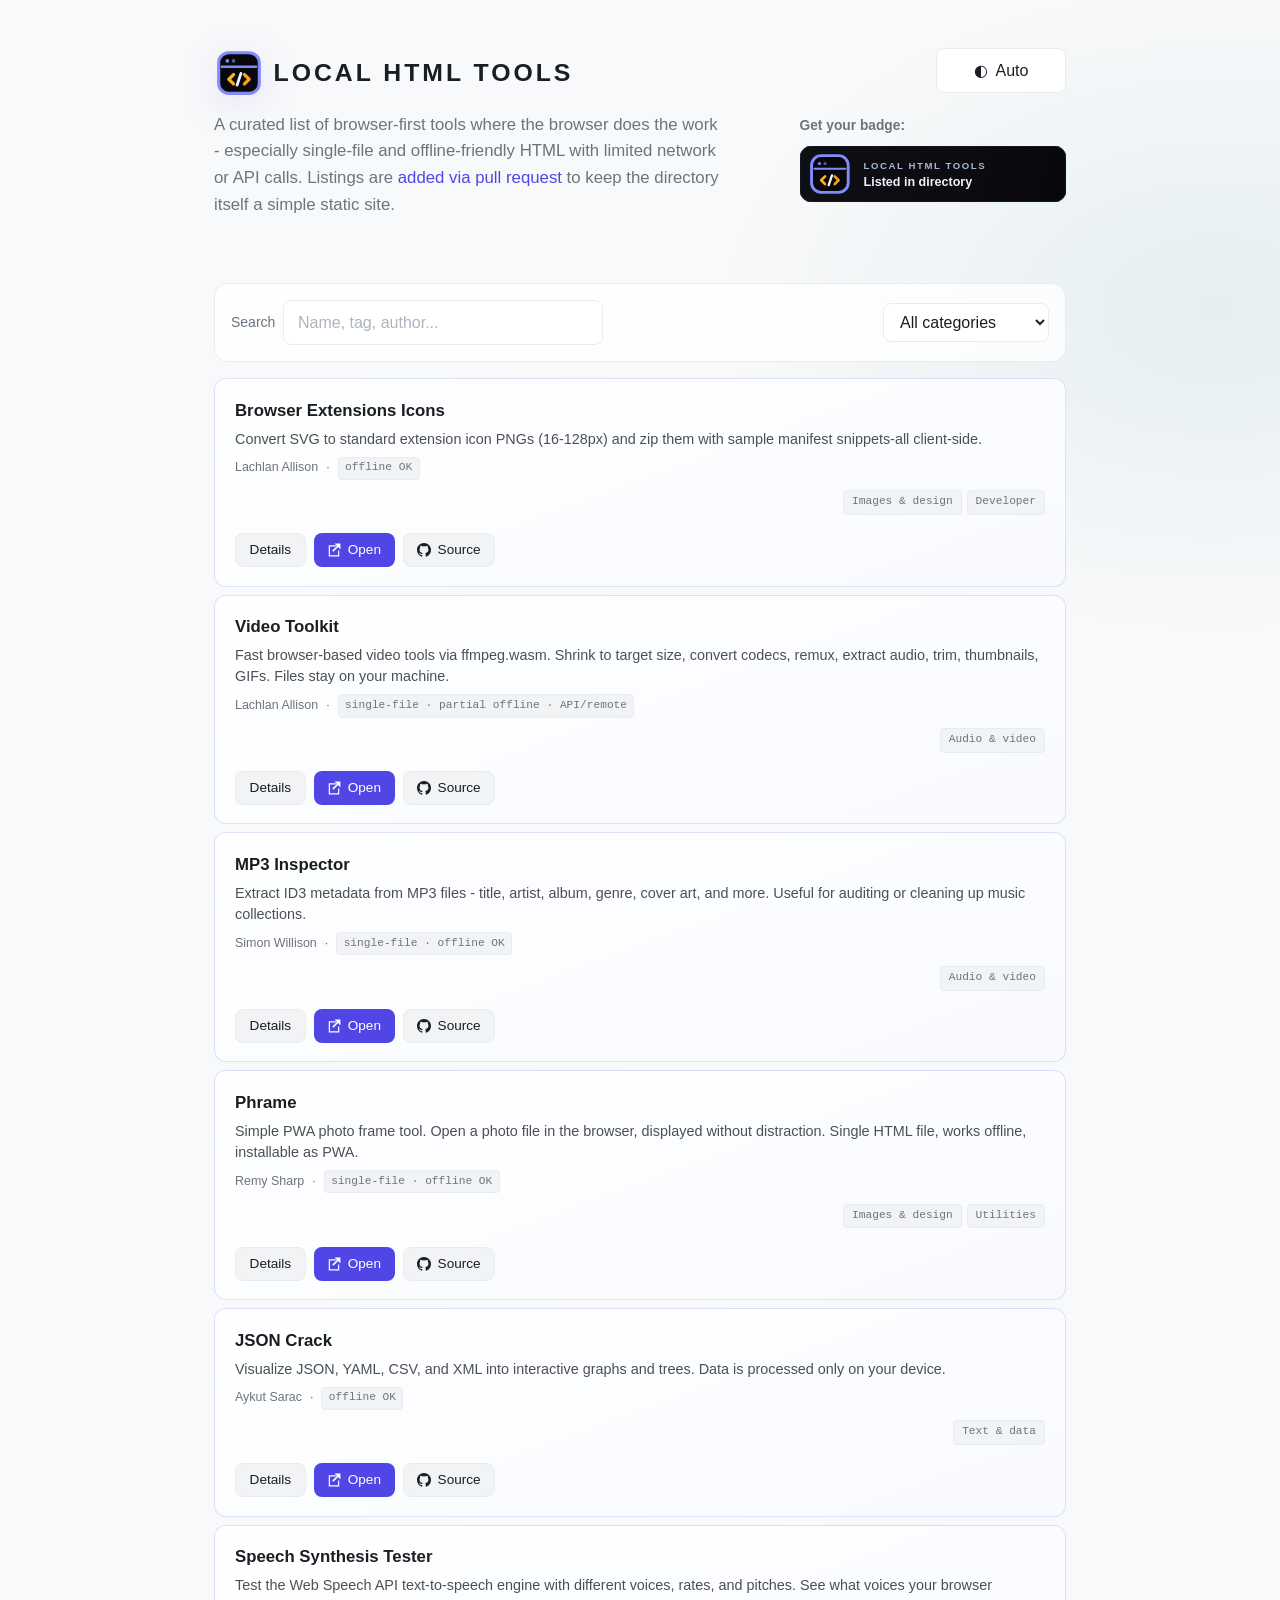
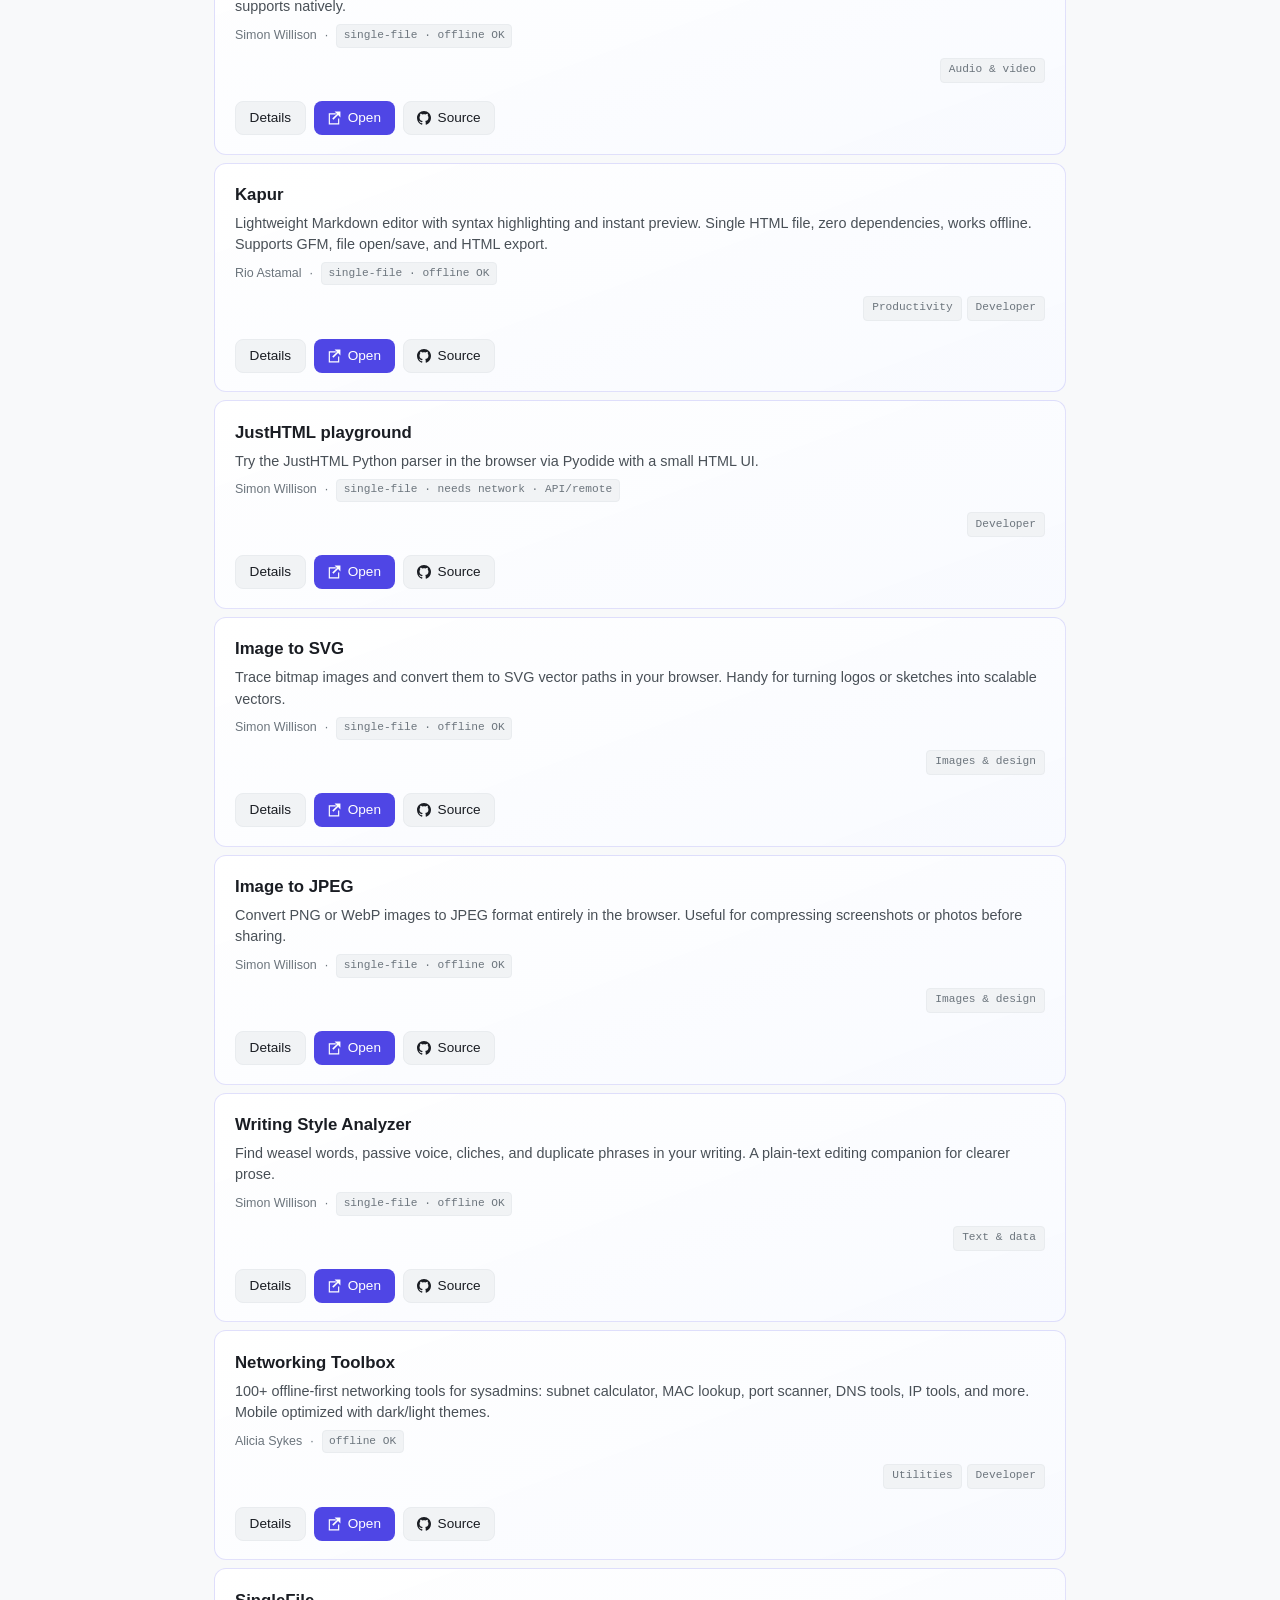
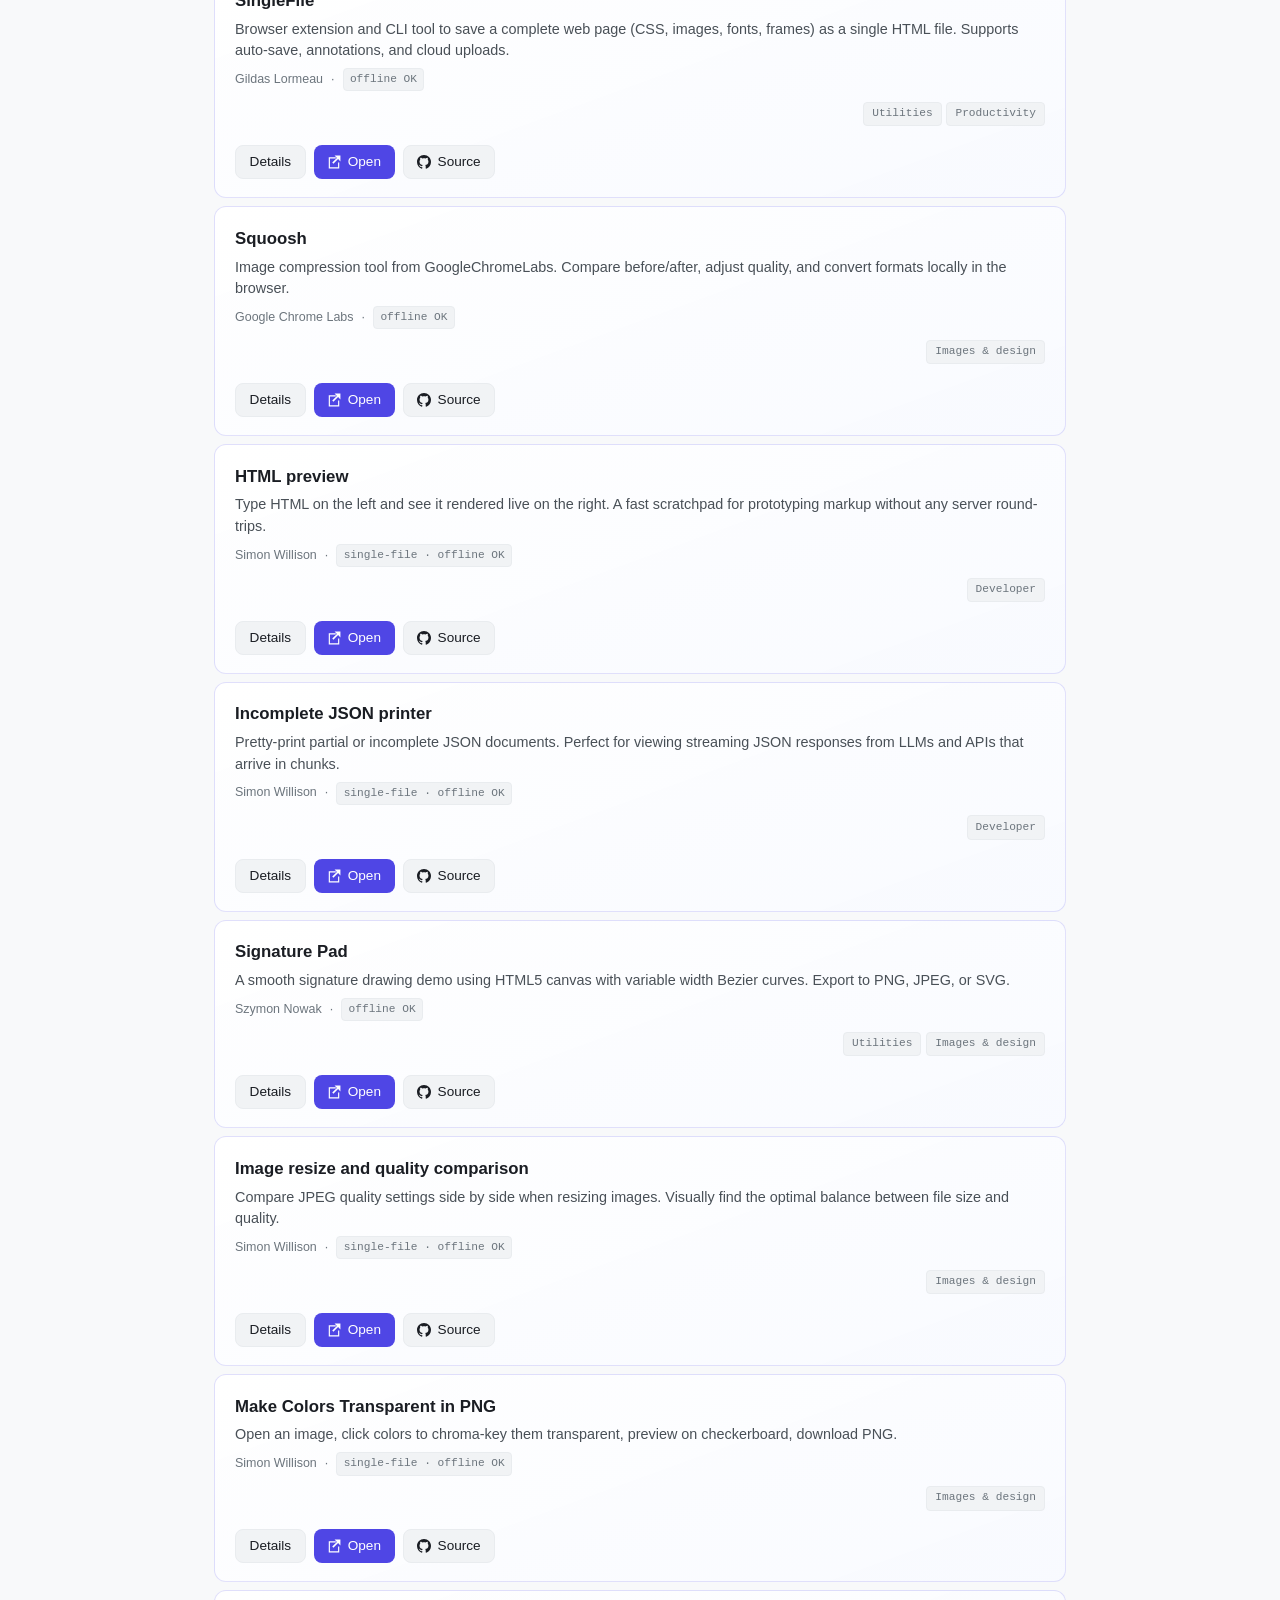
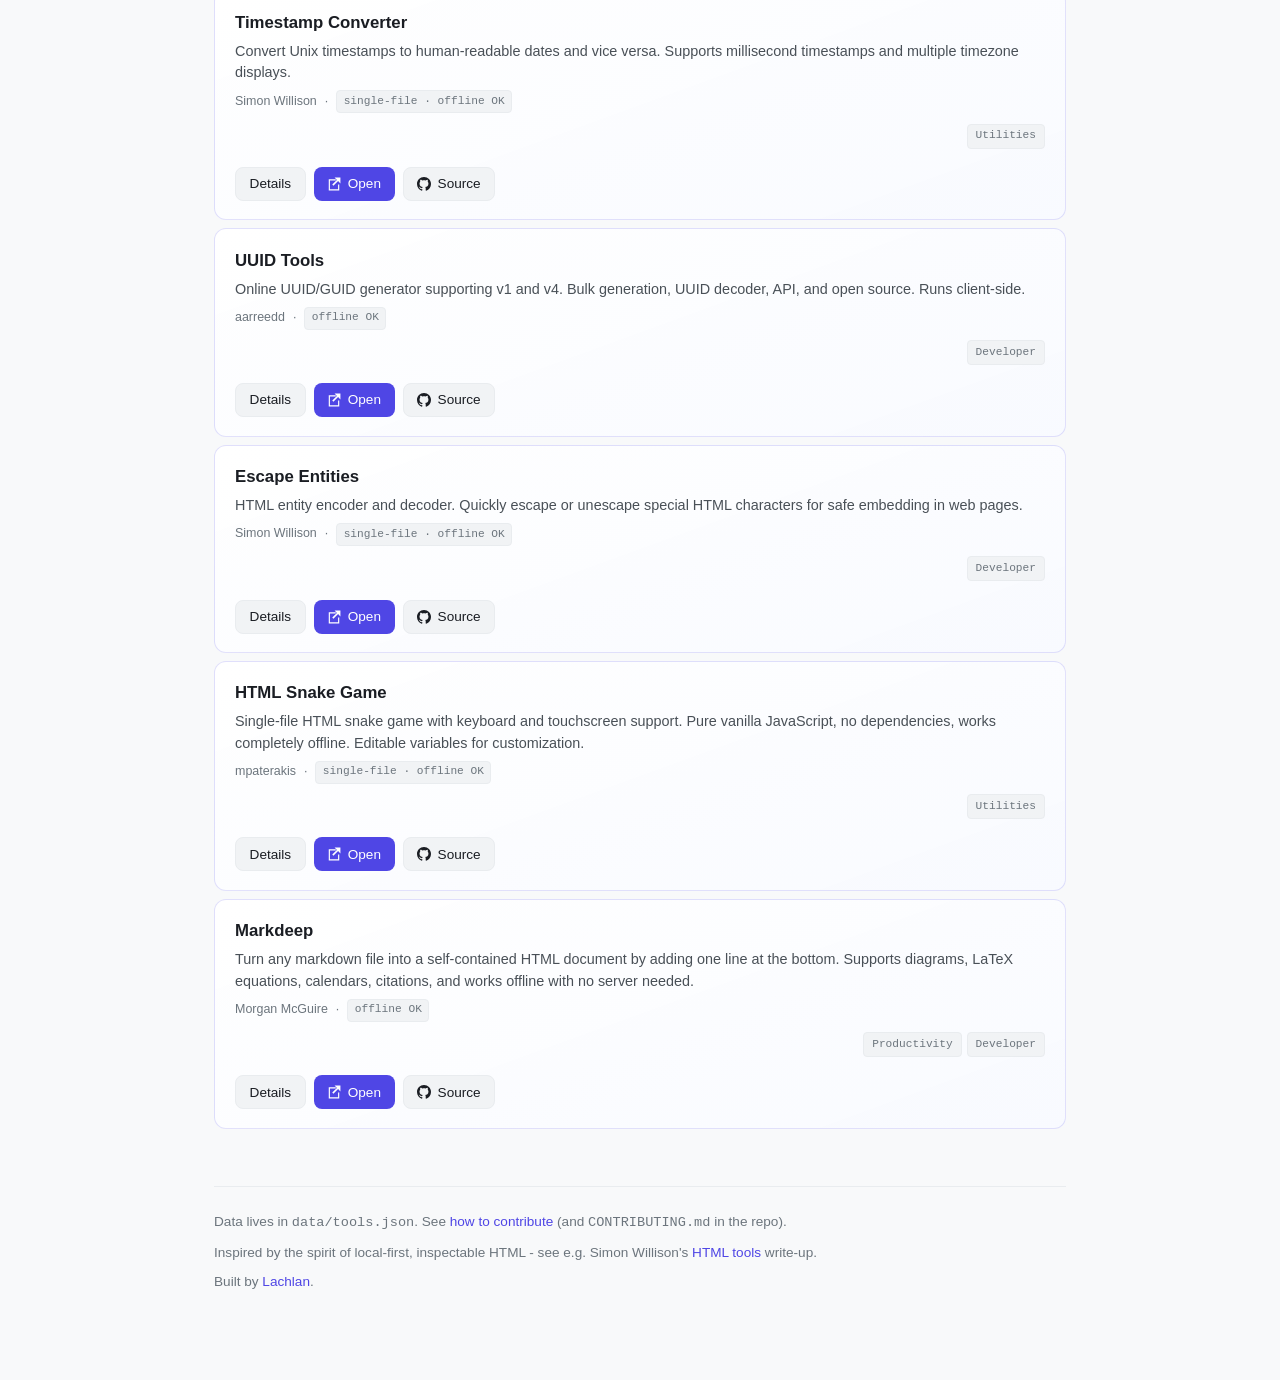
==== index.html @ d9b1b04b "initial commit" ====
<!DOCTYPE html>
<html lang="en">
  <head>
    <meta charset="utf-8" />
    <meta name="viewport" content="width=device-width, initial-scale=1" />
    <title>Local HTML Tools - Browser-First, Offline-Friendly Utilities</title>
    <meta name="description" content="A curated directory of browser-first tools where the browser does the work - especially single-file and offline-friendly HTML utilities with limited network or API dependence." />
    <meta name="keywords" content="browser tools, offline tools, single-file HTML, local-first, privacy-focused, web utilities, developer tools" />
    <meta name="author" content="Lachlan Allison" />
    <meta name="robots" content="index, follow" />
    <link rel="canonical" href="https://localhtmltools.lachlanallison.com/" />

    <!-- Open Graph / Facebook -->
    <meta property="og:type" content="website" />
    <meta property="og:url" content="https://localhtmltools.lachlanallison.com/" />
    <meta property="og:title" content="Local HTML Tools - Browser-First, Offline-Friendly Utilities" />
    <meta property="og:description" content="A curated directory of browser-first tools where the browser does the work - especially single-file and offline-friendly HTML utilities with limited network or API dependence." />
    <meta property="og:image" content="https://localhtmltools.lachlanallison.com/assets/og-cover.png" />
    <meta property="og:image:width" content="1200" />
    <meta property="og:image:height" content="630" />
    <meta property="og:site_name" content="Local HTML Tools" />
    <meta property="og:locale" content="en_US" />

    <!-- Twitter -->
    <meta name="twitter:card" content="summary_large_image" />
    <meta name="twitter:url" content="https://localhtmltools.lachlanallison.com/" />
    <meta name="twitter:title" content="Local HTML Tools - Browser-First, Offline-Friendly Utilities" />
    <meta name="twitter:description" content="A curated directory of browser-first tools where the browser does the work - especially single-file and offline-friendly HTML utilities with limited network or API dependence." />
    <meta name="twitter:image" content="https://localhtmltools.lachlanallison.com/assets/og-cover.png" />

    <!-- Favicon & Icons -->
    <link rel="icon" href="/favicon.svg" type="image/svg+xml" />
    <link rel="manifest" href="/site.webmanifest" />
    <meta name="theme-color" content="#1a222d" />

    <!-- Structured Data -->
    <script type="application/ld+json">
    {
      "@context": "https://schema.org",
      "@type": "WebSite",
      "name": "Local HTML Tools",
      "url": "https://localhtmltools.lachlanallison.com/",
      "description": "A curated directory of browser-first tools where the browser does the work - especially single-file and offline-friendly HTML utilities with limited network or API dependence.",
      "author": {
        "@type": "Person",
        "name": "Lachlan Allison",
        "url": "https://lachlanallison.com/"
      }
    }
    </script>

    <script>
      (function () {
        var mode = "auto";
        try {
          var saved = localStorage.getItem("lht-theme");
          if (["auto", "light", "dark"].indexOf(saved) !== -1) mode = saved;
        } catch (error) {}
        var theme = mode === "auto"
          ? (window.matchMedia && window.matchMedia("(prefers-color-scheme: light)").matches ? "light" : "dark")
          : mode;
        document.documentElement.setAttribute("data-theme", theme);
      })();
    </script>
    <link id="theme-css" rel="stylesheet" href="css/themes/site.css" data-base="css/themes/" />
  </head>
  <body>
    <div class="wrap">
      <header class="site">
        <div class="header-top">
          <a href="./" class="site-logo">
            <img src="/favicon.svg" alt="" />
            <span class="site-logo-wordmark">LOCAL HTML TOOLS</span>
          </a>
          <label class="theme-picker" for="theme-switcher">
            <span class="sr-only">Theme</span>
            <select id="theme-switcher" class="filter">
              <option value="auto" selected>&#9680;&nbsp;&nbsp;Auto</option>
              <option value="light">&#9788;&nbsp;&nbsp;Light</option>
              <option value="dark">&#9790;&nbsp;&nbsp;Dark</option>
            </select>
          </label>
        </div>
        <div class="intro-row">
          <p class="lede">
            A curated list of browser-first tools where the browser does the work - especially single-file and offline-friendly HTML with limited network or API calls. Listings are
            <a href="contributing.html">added via pull request</a> to keep the directory itself a simple static site.
          </p>
          <a href="badge/" class="intro-badge-link" aria-label="Get your badge">
            <span>Get your badge:</span>
            <img src="badge/badge.svg" alt="Listed on Local HTML Tools" />
          </a>
        </div>
        <nav class="sub" aria-label="Directory controls">
          <label class="search">
            <span>Search</span>
            <input type="search" id="q" name="q" placeholder="Name, tag, author..." autocomplete="off" />
          </label>
          <label for="category">
            <span class="sr-only">Category</span>
          </label>
          <select id="category" class="filter">
            <option value="">All categories</option>
            <option value="images">Images &amp; design</option>
            <option value="text-data">Text &amp; data</option>
            <option value="developer">Developer</option>
            <option value="productivity">Productivity</option>
            <option value="education">Education</option>
            <option value="audio-video">Audio &amp; video</option>
            <option value="utilities">Utilities</option>
            <option value="other">Other</option>
          </select>
        </nav>
      </header>

      <main>
        <div id="tool-grid" class="tool-grid" aria-live="polite"></div>
      </main>

      <footer class="site">
        <p>
          Data lives in <code>data/tools.json</code>. See <a href="contributing.html">how to contribute</a> (and <code>CONTRIBUTING.md</code> in the repo).
        </p>
        <p>Inspired by the spirit of local-first, inspectable HTML - see e.g. Simon Willison's <a href="https://simonwillison.net/2025/Dec/10/html-tools/">HTML tools</a> write-up.</p>
        <p>Built by <a href="https://lachlanallison.com/">Lachlan</a>.</p>
      </footer>
    </div>
    <script src="js/theme.js" defer></script>
    <script src="js/app.js" defer></script>
  </body>
</html>
---- css/themes/site.css ----
:root {
  --bg: #08080c;
  --surface: #0f0f16;
  --border: #1e1e2e;
  --text: #e2e2ea;
  --muted: #6e6e8a;
  --accent: #818cf8;
  --accent-hover: #a5b4fc;
  --tag-bg: #13131f;
  --radius: 12px;
  --font: "Aptos", "Segoe UI Variable Display", "Segoe UI", sans-serif;
  --mono: ui-monospace, "Cascadia Code", "SF Mono", Consolas, monospace;
}

*, *::before, *::after { box-sizing: border-box; }

html { scroll-behavior: smooth; }

body {
  margin: 0;
  min-height: 100vh;
  font-family: var(--font);
  background:
    radial-gradient(1200px 700px at 10% -20%, rgba(99, 102, 241, 0.18), transparent 55%),
    radial-gradient(1000px 600px at 95% 5%, rgba(34, 211, 238, 0.09), transparent 50%),
    var(--bg);
  color: var(--text);
  line-height: 1.6;
  -webkit-font-smoothing: antialiased;
}

a { color: var(--accent); text-decoration: none; }
a:hover { color: var(--accent-hover); }

.wrap {
  max-width: 900px;
  margin: 0 auto;
  padding: 3rem 1.5rem 5rem;
}

.header-top {
  display: flex;
  justify-content: space-between;
  align-items: flex-start;
  gap: 1rem;
  margin-bottom: 0.85rem;
}

header.site h1 {
  margin: 0;
  font-size: clamp(1.6rem, 4vw, 2.4rem);
  font-weight: 700;
  letter-spacing: -0.03em;
  color: var(--text);
}

header.site .lede {
  margin: 0 0 2rem;
  color: var(--muted);
  font-size: 1.05rem;
  max-width: 55ch;
}

.intro-row {
  display: flex;
  align-items: flex-start;
  justify-content: space-between;
  gap: 2rem;
  margin: 0 0 2rem;
}

.intro-row .lede {
  margin: 0;
  flex: 1;
}

.intro-badge-link {
  display: inline-flex;
  flex-direction: column;
  align-items: flex-start;
  gap: 0.55rem;
  color: var(--muted);
  font-size: 0.86rem;
  font-weight: 700;
  margin-top: 0.2rem;
}

.intro-badge-link:hover {
  color: var(--accent-hover);
}

.intro-badge-link img {
  display: block;
  height: 56px;
  width: auto;
}

.theme-picker {
  display: inline-flex;
  align-items: center;
}

.theme-picker select {
  background: var(--surface);
  border: 1px solid var(--border);
  color: var(--text);
  font-size: 0.8rem;
  font-weight: 500;
  padding: 0.48rem 2rem 0.48rem 0.9rem;
  border-radius: 8px;
  cursor: pointer;
  appearance: none;
  -webkit-appearance: none;
  background-image: url("data:image/svg+xml,%3Csvg xmlns='http://www.w3.org/2000/svg' width='12' height='12' viewBox='0 0 12 12'%3E%3Cpath fill='%236e6e8a' d='M6 8L1 3h10z'/%3E%3C/svg%3E");
  background-repeat: no-repeat;
  background-position: right 0.5rem center;
  font-family: var(--font);
  min-width: 130px;
  text-align: center;
  text-align-last: center;
}

nav.sub {
  display: flex;
  flex-wrap: wrap;
  gap: 0.75rem 1.25rem;
  align-items: center;
  padding: 1rem 1rem;
  border: 1px solid var(--border);
  border-radius: 14px;
  background: rgba(255, 255, 255, 0.01);
  backdrop-filter: blur(4px);
  margin-bottom: 0;
}

label.search {
  display: flex;
  align-items: center;
  gap: 0.5rem;
  flex: 1;
  min-width: 200px;
}

label.search span { color: var(--muted); font-size: 0.875rem; }

input[type="search"] {
  flex: 1;
  max-width: 320px;
  padding: 0.55rem 0.85rem;
  border: 1px solid var(--border);
  border-radius: 8px;
  background: var(--surface);
  color: var(--text);
  font: inherit;
  outline: none;
  transition: border-color 0.2s, box-shadow 0.2s;
}

input[type="search"]:focus {
  border-color: var(--accent);
  box-shadow: 0 0 0 3px rgba(129, 140, 248, 0.12);
}

input[type="search"]::placeholder { color: #4a4a5e; }

select.filter {
  padding: 0.55rem 0.75rem;
  border: 1px solid var(--border);
  border-radius: 8px;
  background: var(--surface);
  color: var(--text);
  font: inherit;
  cursor: pointer;
  outline: none;
  font-family: var(--font);
}

.tool-grid {
  display: flex;
  flex-direction: column;
  margin-top: 1rem;
}

.tool-card {
  display: flex;
  flex-direction: column;
  gap: 0.65rem;
  padding: 1.15rem 1.25rem;
  margin-bottom: 0.5rem;
  border: 1px solid rgba(129, 140, 248, 0.16);
  border-radius: var(--radius);
  background: linear-gradient(160deg, rgba(20, 20, 32, 0.95), rgba(15, 15, 22, 0.96));
  transition: all 0.2s ease;
}

.tool-card:hover {
  border-color: rgba(129, 140, 248, 0.3);
  box-shadow: 0 0 0 1px rgba(129, 140, 248, 0.15), 0 14px 34px rgba(0, 0, 0, 0.4);
  transform: translateY(-2px);
}

.tool-card h2 {
  margin: 0 0 0.25rem;
  font-size: 1.05rem;
  font-weight: 600;
}

.tool-card h2 a { color: var(--text); }
.tool-card h2 a:hover { color: var(--accent); }

.tool-card .summary {
  margin: 0 0 0.4rem;
  font-size: 0.9rem;
  color: #9ca3af;
  line-height: 1.5;
}

.tool-row {
  display: flex;
  align-items: flex-start;
  gap: 1.5rem;
  padding: 1.15rem 1.25rem;
  margin-bottom: 0.5rem;
  border: 1px solid var(--border);
  border-radius: var(--radius);
  background: var(--surface);
  transition: all 0.2s ease;
}

.tool-row:hover {
  border-color: rgba(129, 140, 248, 0.3);
  box-shadow: 0 0 0 1px rgba(129, 140, 248, 0.08), 0 4px 24px rgba(0, 0, 0, 0.4);
  transform: translateY(-1px);
}

.tool-main { flex: 1; min-width: 0; }

.tool-main h2 {
  margin: 0 0 0.25rem;
  font-size: 1.05rem;
  font-weight: 600;
}

.tool-main h2 a { color: var(--text); }
.tool-main h2 a:hover { color: var(--accent); }

.tool-main .summary {
  margin: 0 0 0.4rem;
  font-size: 0.9rem;
  color: #9ca3af;
  line-height: 1.5;
}

.meta-row {
  display: flex;
  flex-wrap: wrap;
  gap: 0.35rem 0.5rem;
  align-items: center;
  font-size: 0.78rem;
  color: var(--muted);
}

.meta-row .author a { color: var(--muted); }
.meta-row .author a:hover { color: var(--accent); }

.badge-runtime {
  font-family: var(--mono);
  font-size: 0.7rem;
  padding: 0.1rem 0.4rem;
  background: var(--tag-bg);
  color: #7c7c9e;
  border: 1px solid var(--border);
  border-radius: 4px;
}

.tool-side {
  display: flex;
  flex-direction: column;
  align-items: flex-end;
  gap: 0.5rem;
  min-width: 130px;
  flex-shrink: 0;
}

.cats {
  display: flex;
  flex-wrap: wrap;
  gap: 0.3rem;
  justify-content: flex-end;
}

.cats .cat {
  font-size: 0.7rem;
  padding: 0.15rem 0.5rem;
  background: var(--tag-bg);
  color: var(--muted);
  border: 1px solid var(--border);
  border-radius: 4px;
  font-family: var(--mono);
}

.links {
  display: flex;
  flex-wrap: wrap;
  gap: 0.5rem 0.75rem;
  font-size: 0.8rem;
}

.links a {
  color: var(--accent);
  font-weight: 500;
}
.links a:hover { color: var(--accent-hover); }
.links a.secondary { color: var(--muted); font-weight: 400; }
.links a.secondary:hover { color: var(--accent); }

footer.site {
  margin-top: 3rem;
  padding-top: 1.5rem;
  border-top: 1px solid var(--border);
  font-size: 0.85rem;
  color: var(--muted);
}

footer.site p { margin: 0 0 0.5rem; }

.empty-state {
  text-align: center;
  padding: 3rem 1rem;
  color: var(--muted);
}

.sr-only {
  position: absolute; width: 1px; height: 1px;
  padding: 0; margin: -1px; overflow: hidden;
  clip: rect(0, 0, 0, 0); border: 0;
}

@media (max-width: 640px) {
  .intro-row { flex-direction: column; gap: 1rem; }
  .intro-badge-link img { height: auto; max-width: 100%; }
  .tool-row { flex-direction: column; gap: 0.75rem; }
  .tool-side { align-items: flex-start; }
  .cats { justify-content: flex-start; }
  .detail-nav { align-items: flex-start; }
  .detail-badge-link { align-items: flex-start; flex-direction: column; }
  .detail-badge-link img { height: auto; max-width: 100%; }
}

/* Logo */
.site-logo {
  display: flex;
  align-items: center;
  gap: 0.6rem;
  text-decoration: none;
  color: inherit;
}

.site-logo img {
  display: block;
  width: 50px;
  height: 50px;
  object-fit: contain;
  filter: drop-shadow(0 8px 22px rgba(0, 0, 0, 0.28));
}

.site-logo-wordmark {
  display: block;
  font-size: clamp(1.15rem, 2.8vw, 1.55rem);
  font-weight: 800;
  letter-spacing: 0.12em;
  color: var(--text);
  white-space: nowrap;
}

.detail-page .tool-card.detail-card {
  margin-bottom: 2rem;
}

.detail-nav {
  display: flex;
  flex-wrap: wrap;
  align-items: center;
  justify-content: space-between;
  gap: 0.9rem 1rem;
  margin: 0 0 1rem;
}

.detail-back {
  font-size: 0.92rem;
  color: var(--muted);
}

.detail-back:hover {
  color: var(--accent);
}

.detail-badge-link {
  display: inline-flex;
  align-items: center;
  gap: 0.7rem;
  padding: 0.6rem 0.8rem;
  border: 1px solid var(--border);
  border-radius: 12px;
  background: rgba(255, 255, 255, 0.02);
}

.detail-badge-link:hover {
  border-color: rgba(129, 140, 248, 0.32);
  background: rgba(129, 140, 248, 0.05);
}

.detail-badge-link img {
  display: block;
  height: 56px;
  width: auto;
}

.detail-badge-label {
  font-size: 0.88rem;
  font-weight: 700;
  color: var(--muted);
  letter-spacing: 0.01em;
}

.detail-title {
  font-size: clamp(1.55rem, 3.4vw, 2.05rem);
  line-height: 1.25;
  margin: 0 0 0.4rem;
}

.detail-categories {
  margin: 0 0 0.7rem;
}

.detail-categories span {
  background: linear-gradient(135deg, rgba(129, 140, 248, 0.2), rgba(34, 211, 238, 0.14));
  border: 1px solid rgba(129, 140, 248, 0.24);
  color: #dbe7ff;
  font-size: 0.76rem;
  font-weight: 800;
  letter-spacing: 0.08em;
  text-transform: uppercase;
  padding: 0.38rem 0.62rem;
}

.detail-card .tags {
  gap: 0.55rem;
}

.detail-card .tags span {
  border-radius: 999px;
  padding: 0.45rem 0.72rem;
  background: rgba(19, 19, 31, 0.92);
  border: 1px solid rgba(129, 140, 248, 0.18);
  color: #c9d2e7;
  font-size: 0.82rem;
  font-weight: 600;
  box-shadow: inset 0 1px 0 rgba(255, 255, 255, 0.03);
}

.detail-subtitle {
  margin: 1.1rem 0 0.45rem;
  font-size: 0.98rem;
}

.detail-refs {
  margin: 0;
  padding-left: 1.2rem;
}

.site-logo svg {
  width: 22px;
  height: 22px;
  flex-shrink: 0;
}

.site-logo h1 {
  margin: 0;
  font-size: clamp(1.6rem, 4vw, 2.4rem);
  font-weight: 700;
  letter-spacing: -0.03em;
  color: var(--text);
}

/* Tool action buttons */
.tool-actions {
  display: flex;
  flex-wrap: wrap;
  gap: 0.5rem;
  margin-top: 0.5rem;
}

.btn {
  display: inline-flex;
  align-items: center;
  gap: 0.4rem;
  padding: 0.45rem 0.85rem;
  border-radius: 8px;
  font-size: 0.85rem;
  font-weight: 500;
  text-decoration: none;
  line-height: 1.3;
  transition: background 0.15s ease, box-shadow 0.15s ease;
}

.btn svg {
  width: 16px;
  height: 16px;
  flex-shrink: 0;
}

.btn-primary {
  background: var(--accent);
  color: #08080c;
}

.btn-primary:hover {
  background: var(--accent-hover);
  color: #08080c;
}

.btn-secondary {
  background: var(--tag-bg);
  color: var(--text);
  border: 1px solid var(--border);
}

.btn-secondary:hover {
  background: var(--border);
  color: var(--text);
}

.btn-small svg {
  width: 14px;
  height: 14px;
}

.scroll-sentinel {
  height: 1px;
}

/* Light theme overrides. Generated from css/themes/light.css. */
html[data-theme="light"] {
  --bg: #f8f9fa;
  --surface: #ffffff;
  --surface-hover: #f1f3f5;
  --border: #e9ecef;
  --text: #1a1d23;
  --muted: #6c757d;
  --accent: #4f46e5;
  --accent-hover: #4338ca;
  --tag-bg: #f1f3f5;
  --radius: 12px;
  --font: "Aptos", "Segoe UI Variable Display", "Segoe UI", sans-serif;
  --mono: ui-monospace, "Cascadia Code", "SF Mono", Consolas, monospace;
}

html[data-theme="light"] *, html[data-theme="light"] *::before, html[data-theme="light"] *::after { box-sizing: border-box; }

html[data-theme="light"] { scroll-behavior: smooth; }

html[data-theme="light"] body {
  margin: 0;
  min-height: 100vh;
  font-family: var(--font);
  background:
    radial-gradient(1200px 700px at 10% -20%, rgba(79, 70, 229, 0.12), transparent 56%),
    radial-gradient(1000px 650px at 95% 5%, rgba(14, 116, 144, 0.08), transparent 50%),
    var(--bg);
  color: var(--text);
  line-height: 1.6;
  -webkit-font-smoothing: antialiased;
}

html[data-theme="light"] a { color: var(--accent); text-decoration: none; }

html[data-theme="light"] a:hover { color: var(--accent-hover); }

html[data-theme="light"] .wrap {
  max-width: 900px;
  margin: 0 auto;
  padding: 3rem 1.5rem 5rem;
}

html[data-theme="light"] .header-top {
  display: flex;
  justify-content: space-between;
  align-items: flex-start;
  gap: 1rem;
  margin-bottom: 0.85rem;
}

html[data-theme="light"] header.site h1 {
  margin: 0;
  font-size: clamp(1.6rem, 4vw, 2.4rem);
  font-weight: 700;
  letter-spacing: -0.03em;
  color: var(--text);
}

html[data-theme="light"] header.site .lede {
  margin: 0 0 2rem;
  color: var(--muted);
  font-size: 1.05rem;
  max-width: 55ch;
}

html[data-theme="light"] .intro-row {
  display: flex;
  align-items: flex-start;
  justify-content: space-between;
  gap: 2rem;
  margin: 0 0 2rem;
}

html[data-theme="light"] .intro-row .lede {
  margin: 0;
  flex: 1;
}

html[data-theme="light"] .intro-badge-link {
  display: inline-flex;
  flex-direction: column;
  align-items: flex-start;
  gap: 0.55rem;
  color: var(--muted);
  font-size: 0.86rem;
  font-weight: 700;
  margin-top: 0.2rem;
}

html[data-theme="light"] .intro-badge-link:hover {
  color: var(--accent-hover);
}

html[data-theme="light"] .intro-badge-link img {
  display: block;
  height: 56px;
  width: auto;
}

html[data-theme="light"] .theme-picker {
  display: inline-flex;
  align-items: center;
}

html[data-theme="light"] .theme-picker select {
  background: var(--surface);
  border: 1px solid var(--border);
  color: var(--text);
  font-size: 0.8rem;
  font-weight: 500;
  padding: 0.48rem 2rem 0.48rem 0.9rem;
  border-radius: 8px;
  cursor: pointer;
  appearance: none;
  -webkit-appearance: none;
  background-image: url("data:image/svg+xml,%3Csvg xmlns='http://www.w3.org/2000/svg' width='12' height='12' viewBox='0 0 12 12'%3E%3Cpath fill='%236c757d' d='M6 8L1 3h10z'/%3E%3C/svg%3E");
  background-repeat: no-repeat;
  background-position: right 0.5rem center;
  font-family: var(--font);
  min-width: 130px;
  text-align: center;
  text-align-last: center;
}

html[data-theme="light"] nav.sub {
  display: flex;
  flex-wrap: wrap;
  gap: 0.75rem 1.25rem;
  align-items: center;
  padding: 1rem 1rem;
  border: 1px solid var(--border);
  border-radius: 14px;
  background: rgba(255, 255, 255, 0.78);
  backdrop-filter: blur(4px);
  margin-bottom: 0;
}

html[data-theme="light"] label.search {
  display: flex;
  align-items: center;
  gap: 0.5rem;
  flex: 1;
  min-width: 200px;
}

html[data-theme="light"] label.search span { color: var(--muted); font-size: 0.875rem; }

html[data-theme="light"] input[type="search"] {
  flex: 1;
  max-width: 320px;
  padding: 0.55rem 0.85rem;
  border: 1px solid var(--border);
  border-radius: 8px;
  background: var(--surface);
  color: var(--text);
  font: inherit;
  outline: none;
  transition: border-color 0.2s, box-shadow 0.2s;
}

html[data-theme="light"] input[type="search"]:focus {
  border-color: var(--accent);
  box-shadow: 0 0 0 3px rgba(79, 70, 229, 0.1);
}

html[data-theme="light"] input[type="search"]::placeholder { color: #adb5bd; }

html[data-theme="light"] select.filter {
  padding: 0.55rem 0.75rem;
  border: 1px solid var(--border);
  border-radius: 8px;
  background: var(--surface);
  color: var(--text);
  font: inherit;
  cursor: pointer;
  outline: none;
  font-family: var(--font);
}

html[data-theme="light"] .tool-grid {
  display: flex;
  flex-direction: column;
  margin-top: 1rem;
}

html[data-theme="light"] .tool-card {
  display: flex;
  flex-direction: column;
  gap: 0.65rem;
  padding: 1.15rem 1.25rem;
  margin-bottom: 0.5rem;
  border: 1px solid rgba(79, 70, 229, 0.16);
  border-radius: var(--radius);
  background: linear-gradient(160deg, rgba(255, 255, 255, 0.95), rgba(248, 250, 255, 0.96));
  transition: all 0.2s ease;
}

html[data-theme="light"] .tool-card:hover {
  border-color: rgba(79, 70, 229, 0.25);
  box-shadow: 0 0 0 1px rgba(79, 70, 229, 0.12), 0 12px 28px rgba(42, 54, 112, 0.09);
  transform: translateY(-2px);
}

html[data-theme="light"] .tool-card h2 {
  margin: 0 0 0.25rem;
  font-size: 1.05rem;
  font-weight: 600;
}

html[data-theme="light"] .tool-card h2 a { color: var(--text); }

html[data-theme="light"] .tool-card h2 a:hover { color: var(--accent); }

html[data-theme="light"] .tool-card .summary {
  margin: 0 0 0.4rem;
  font-size: 0.9rem;
  color: #495057;
  line-height: 1.5;
}

html[data-theme="light"] .tool-row {
  display: flex;
  align-items: flex-start;
  gap: 1.5rem;
  padding: 1.15rem 1.25rem;
  margin-bottom: 0.5rem;
  border: 1px solid var(--border);
  border-radius: var(--radius);
  background: var(--surface);
  transition: all 0.2s ease;
}

html[data-theme="light"] .tool-row:hover {
  border-color: rgba(79, 70, 229, 0.25);
  box-shadow: 0 0 0 1px rgba(79, 70, 229, 0.06), 0 4px 24px rgba(0, 0, 0, 0.06);
  transform: translateY(-1px);
}

html[data-theme="light"] .tool-main { flex: 1; min-width: 0; }

html[data-theme="light"] .tool-main h2 {
  margin: 0 0 0.25rem;
  font-size: 1.05rem;
  font-weight: 600;
}

html[data-theme="light"] .tool-main h2 a { color: var(--text); }

html[data-theme="light"] .tool-main h2 a:hover { color: var(--accent); }

html[data-theme="light"] .tool-main .summary {
  margin: 0 0 0.4rem;
  font-size: 0.9rem;
  color: #495057;
  line-height: 1.5;
}

html[data-theme="light"] .meta-row {
  display: flex;
  flex-wrap: wrap;
  gap: 0.35rem 0.5rem;
  align-items: center;
  font-size: 0.78rem;
  color: var(--muted);
}

html[data-theme="light"] .meta-row .author a { color: var(--muted); }

html[data-theme="light"] .meta-row .author a:hover { color: var(--accent); }

html[data-theme="light"] .badge-runtime {
  font-family: var(--mono);
  font-size: 0.7rem;
  padding: 0.1rem 0.4rem;
  background: var(--tag-bg);
  color: #6c757d;
  border: 1px solid var(--border);
  border-radius: 4px;
}

html[data-theme="light"] .tool-side {
  display: flex;
  flex-direction: column;
  align-items: flex-end;
  gap: 0.5rem;
  min-width: 130px;
  flex-shrink: 0;
}

html[data-theme="light"] .cats {
  display: flex;
  flex-wrap: wrap;
  gap: 0.3rem;
  justify-content: flex-end;
}

html[data-theme="light"] .cats .cat {
  font-size: 0.7rem;
  padding: 0.15rem 0.5rem;
  background: var(--tag-bg);
  color: var(--muted);
  border: 1px solid var(--border);
  border-radius: 4px;
  font-family: var(--mono);
}

html[data-theme="light"] .links {
  display: flex;
  flex-wrap: wrap;
  gap: 0.5rem 0.75rem;
  font-size: 0.8rem;
}

html[data-theme="light"] .links a {
  color: var(--accent);
  font-weight: 500;
}

html[data-theme="light"] .links a:hover { color: var(--accent-hover); }

html[data-theme="light"] .links a.secondary { color: var(--muted); font-weight: 400; }

html[data-theme="light"] .links a.secondary:hover { color: var(--accent); }

html[data-theme="light"] footer.site {
  margin-top: 3rem;
  padding-top: 1.5rem;
  border-top: 1px solid var(--border);
  font-size: 0.85rem;
  color: var(--muted);
}

html[data-theme="light"] footer.site p { margin: 0 0 0.5rem; }

html[data-theme="light"] .empty-state {
  text-align: center;
  padding: 3rem 1rem;
  color: var(--muted);
}

html[data-theme="light"] .sr-only {
  position: absolute; width: 1px; height: 1px;
  padding: 0; margin: -1px; overflow: hidden;
  clip: rect(0, 0, 0, 0); border: 0;
}

@media (max-width: 640px) {
html[data-theme="light"] .intro-row { flex-direction: column; gap: 1rem; }

html[data-theme="light"] .intro-badge-link img { height: auto; max-width: 100%; }

html[data-theme="light"] .tool-row { flex-direction: column; gap: 0.75rem; }

html[data-theme="light"] .tool-side { align-items: flex-start; }

html[data-theme="light"] .cats { justify-content: flex-start; }

html[data-theme="light"] .detail-nav { align-items: flex-start; }

html[data-theme="light"] .detail-badge-link { align-items: flex-start; flex-direction: column; }

html[data-theme="light"] .detail-badge-link img { height: auto; max-width: 100%; }
}

html[data-theme="light"] /* Logo */
.site-logo {
  display: flex;
  align-items: center;
  gap: 0.6rem;
  text-decoration: none;
  color: inherit;
}

html[data-theme="light"] .site-logo img {
  display: block;
  width: 50px;
  height: 50px;
  object-fit: contain;
  filter: drop-shadow(0 8px 18px rgba(79, 70, 229, 0.12));
}

html[data-theme="light"] .site-logo-wordmark {
  display: block;
  font-size: clamp(1.15rem, 2.8vw, 1.55rem);
  font-weight: 800;
  letter-spacing: 0.12em;
  color: var(--text);
  white-space: nowrap;
}

html[data-theme="light"] .detail-page .tool-card.detail-card {
  margin-bottom: 2rem;
}

html[data-theme="light"] .detail-nav {
  display: flex;
  flex-wrap: wrap;
  align-items: center;
  justify-content: space-between;
  gap: 0.9rem 1rem;
  margin: 0 0 1rem;
}

html[data-theme="light"] .detail-back {
  font-size: 0.92rem;
  color: var(--muted);
}

html[data-theme="light"] .detail-back:hover {
  color: var(--accent);
}

html[data-theme="light"] .detail-badge-link {
  display: inline-flex;
  align-items: center;
  gap: 0.7rem;
  padding: 0.6rem 0.8rem;
  border: 1px solid var(--border);
  border-radius: 12px;
  background: rgba(255, 255, 255, 0.78);
}

html[data-theme="light"] .detail-badge-link:hover {
  border-color: rgba(79, 70, 229, 0.28);
  background: rgba(79, 70, 229, 0.05);
}

html[data-theme="light"] .detail-badge-link img {
  display: block;
  height: 56px;
  width: auto;
}

html[data-theme="light"] .detail-badge-label {
  font-size: 0.88rem;
  font-weight: 700;
  color: var(--muted);
  letter-spacing: 0.01em;
}

html[data-theme="light"] .detail-title {
  font-size: clamp(1.55rem, 3.4vw, 2.05rem);
  line-height: 1.25;
  margin: 0 0 0.4rem;
}

html[data-theme="light"] .detail-categories {
  margin: 0 0 0.7rem;
}

html[data-theme="light"] .detail-categories span {
  background: linear-gradient(135deg, rgba(79, 70, 229, 0.12), rgba(14, 116, 144, 0.08));
  border: 1px solid rgba(79, 70, 229, 0.16);
  color: #334155;
  font-size: 0.76rem;
  font-weight: 800;
  letter-spacing: 0.08em;
  text-transform: uppercase;
  padding: 0.38rem 0.62rem;
}

html[data-theme="light"] .detail-card .tags {
  gap: 0.55rem;
}

html[data-theme="light"] .detail-card .tags span {
  border-radius: 999px;
  padding: 0.45rem 0.72rem;
  background: rgba(241, 243, 245, 0.96);
  border: 1px solid rgba(79, 70, 229, 0.12);
  color: #475569;
  font-size: 0.82rem;
  font-weight: 600;
  box-shadow: inset 0 1px 0 rgba(255, 255, 255, 0.75);
}

html[data-theme="light"] .detail-subtitle {
  margin: 1.1rem 0 0.45rem;
  font-size: 0.98rem;
}

html[data-theme="light"] .detail-refs {
  margin: 0;
  padding-left: 1.2rem;
}

html[data-theme="light"] .site-logo svg {
  width: 22px;
  height: 22px;
  flex-shrink: 0;
}

html[data-theme="light"] .site-logo h1 {
  margin: 0;
  font-size: clamp(1.6rem, 4vw, 2.4rem);
  font-weight: 700;
  letter-spacing: -0.03em;
  color: var(--text);
}

html[data-theme="light"] /* Tool action buttons */
.tool-actions {
  display: flex;
  flex-wrap: wrap;
  gap: 0.5rem;
  margin-top: 0.5rem;
}

html[data-theme="light"] .btn {
  display: inline-flex;
  align-items: center;
  gap: 0.4rem;
  padding: 0.45rem 0.85rem;
  border-radius: 8px;
  font-size: 0.85rem;
  font-weight: 500;
  text-decoration: none;
  line-height: 1.3;
  transition: background 0.15s ease, box-shadow 0.15s ease;
}

html[data-theme="light"] .btn svg {
  width: 16px;
  height: 16px;
  flex-shrink: 0;
}

html[data-theme="light"] .btn-primary {
  background: var(--accent);
  color: #ffffff;
}

html[data-theme="light"] .btn-primary:hover {
  background: var(--accent-hover);
  color: #ffffff;
}

html[data-theme="light"] .btn-secondary {
  background: var(--tag-bg);
  color: var(--text);
  border: 1px solid var(--border);
}

html[data-theme="light"] .btn-secondary:hover {
  background: var(--surface-hover);
  color: var(--text);
}

html[data-theme="light"] .btn-small svg {
  width: 14px;
  height: 14px;
}

html[data-theme="light"] .scroll-sentinel {
  height: 1px;
}
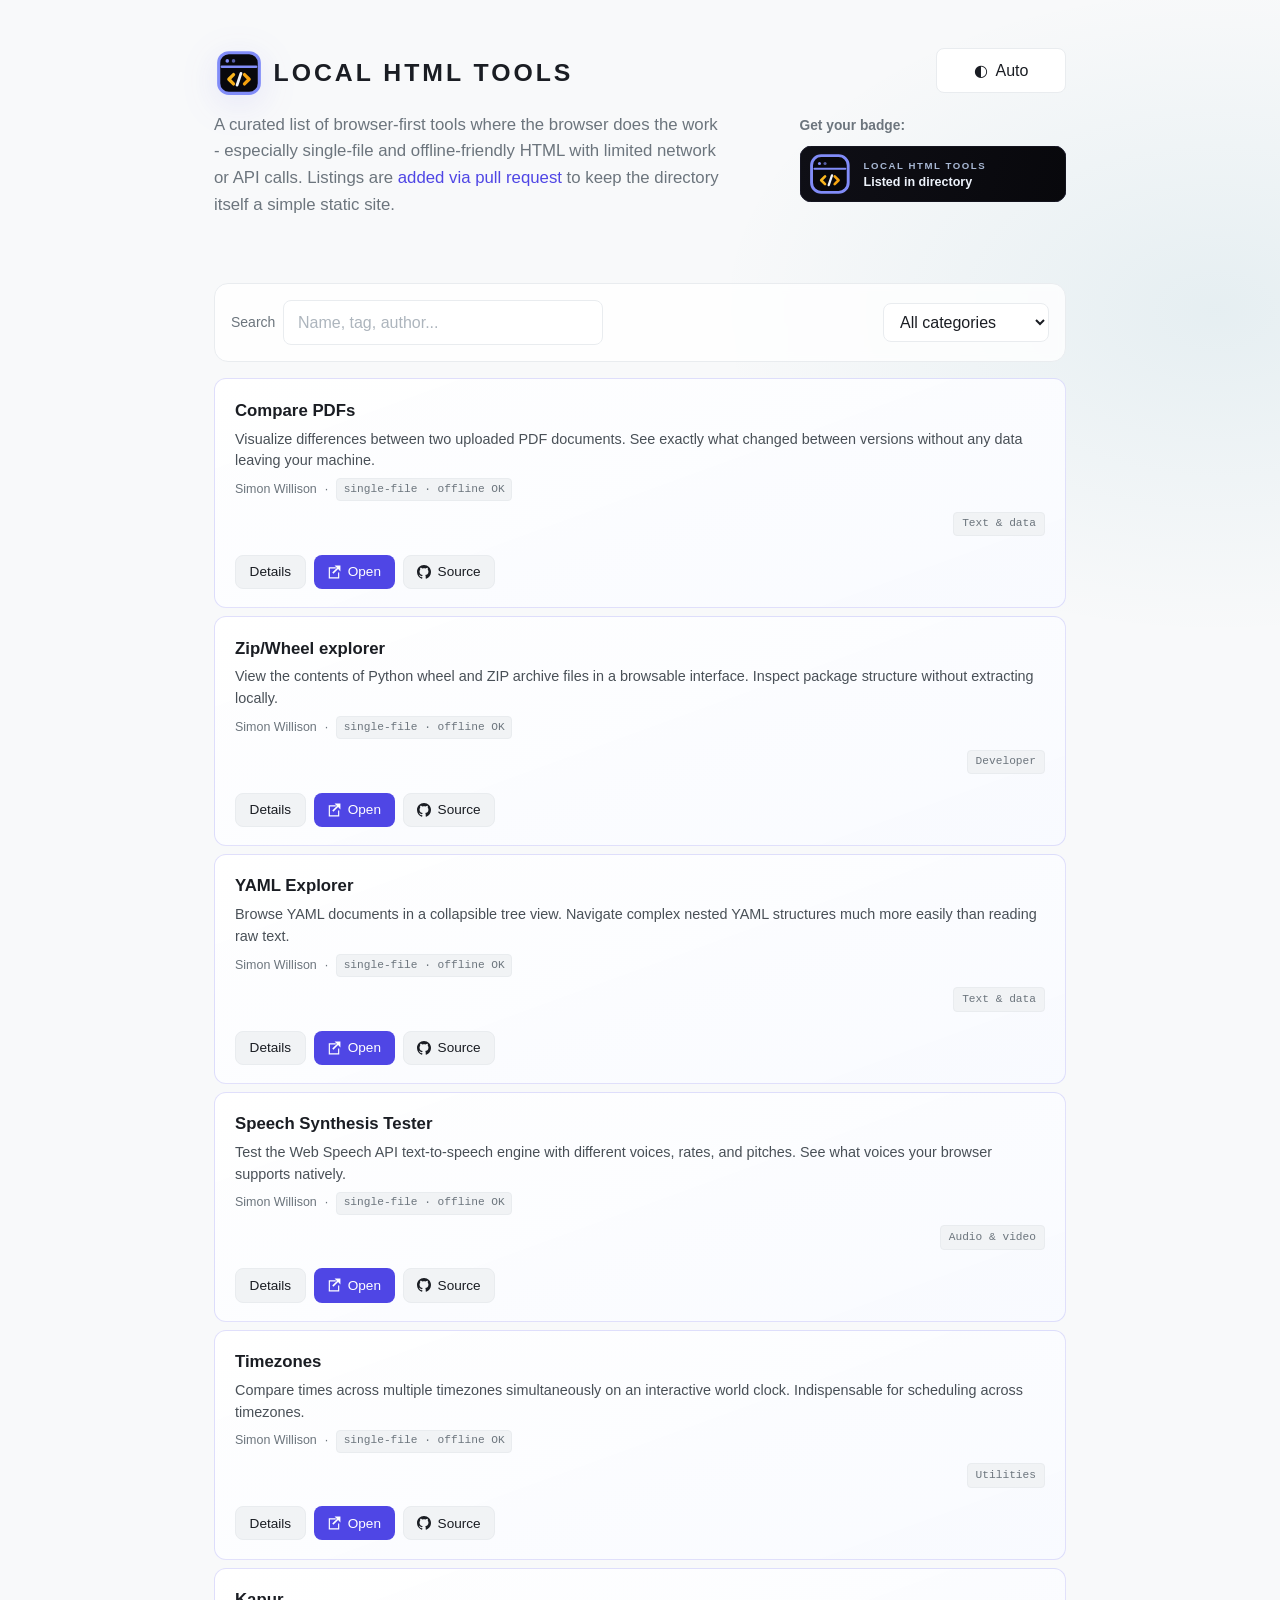
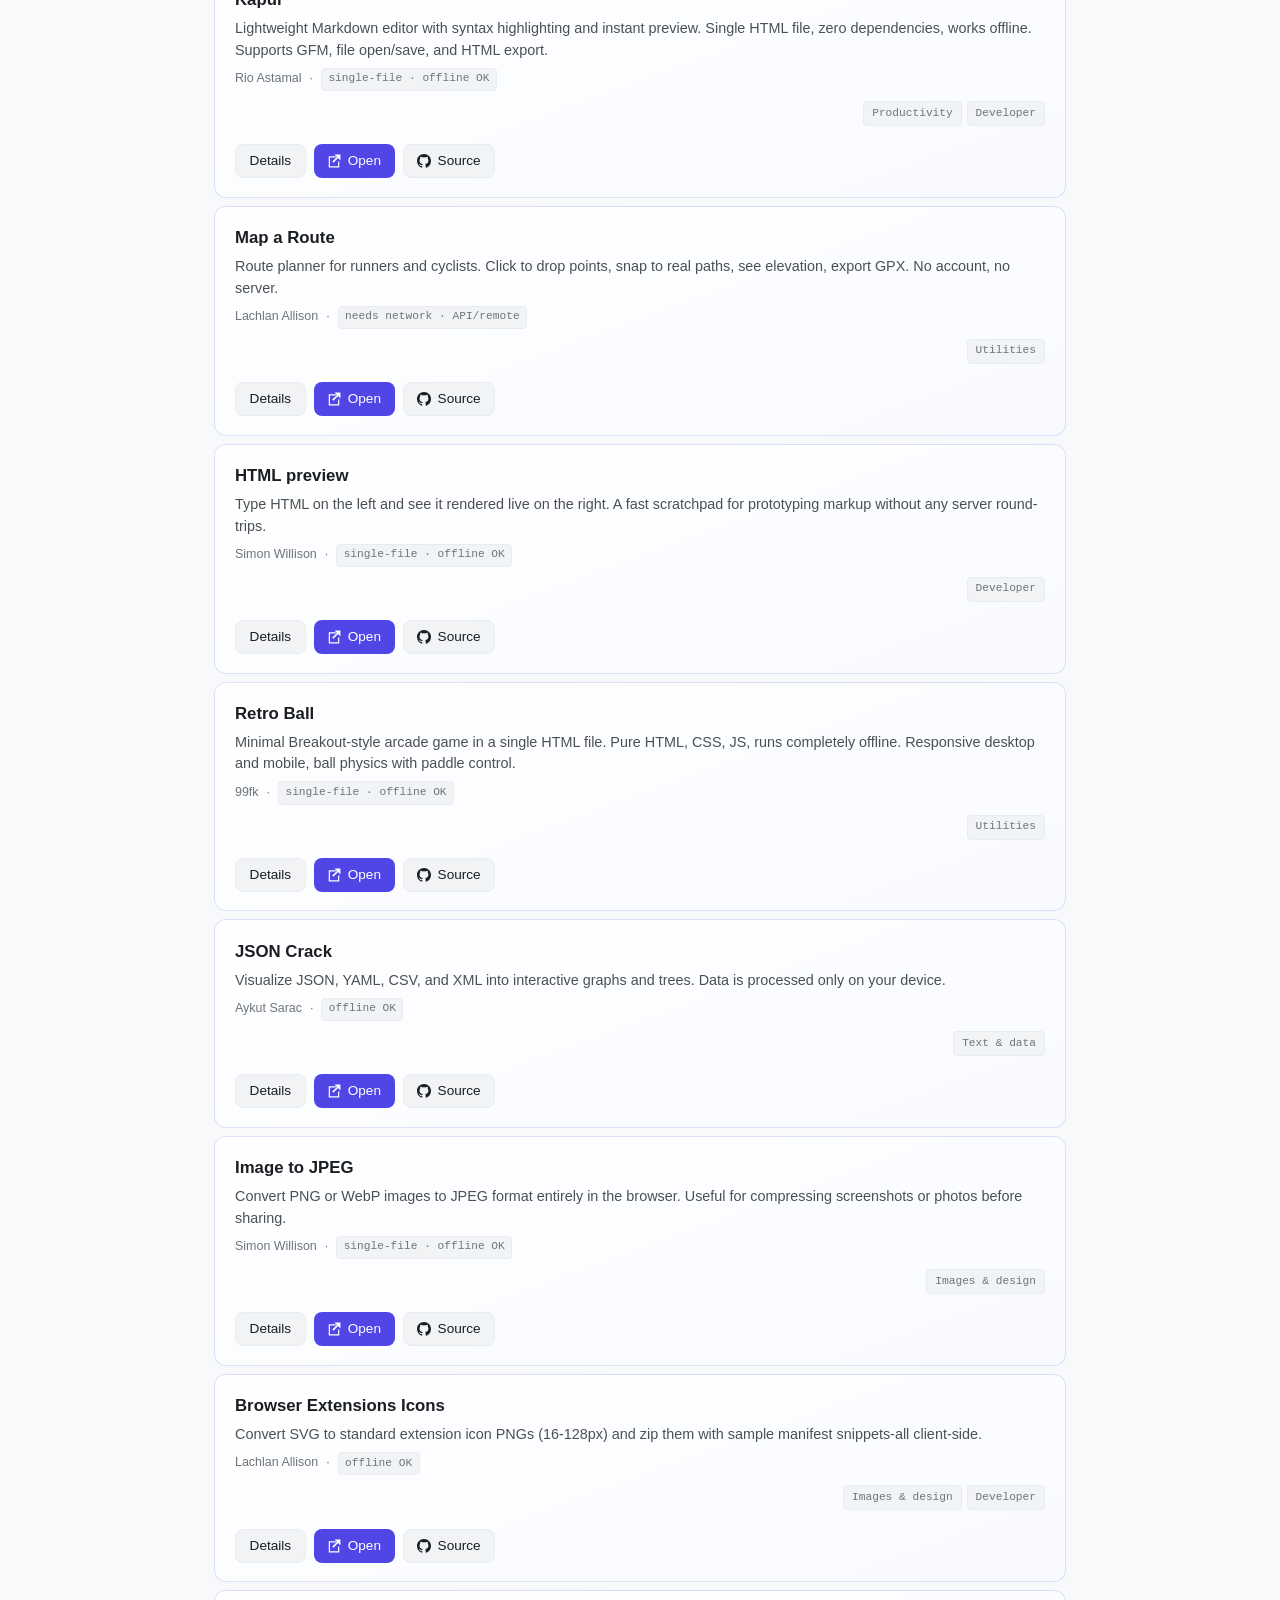
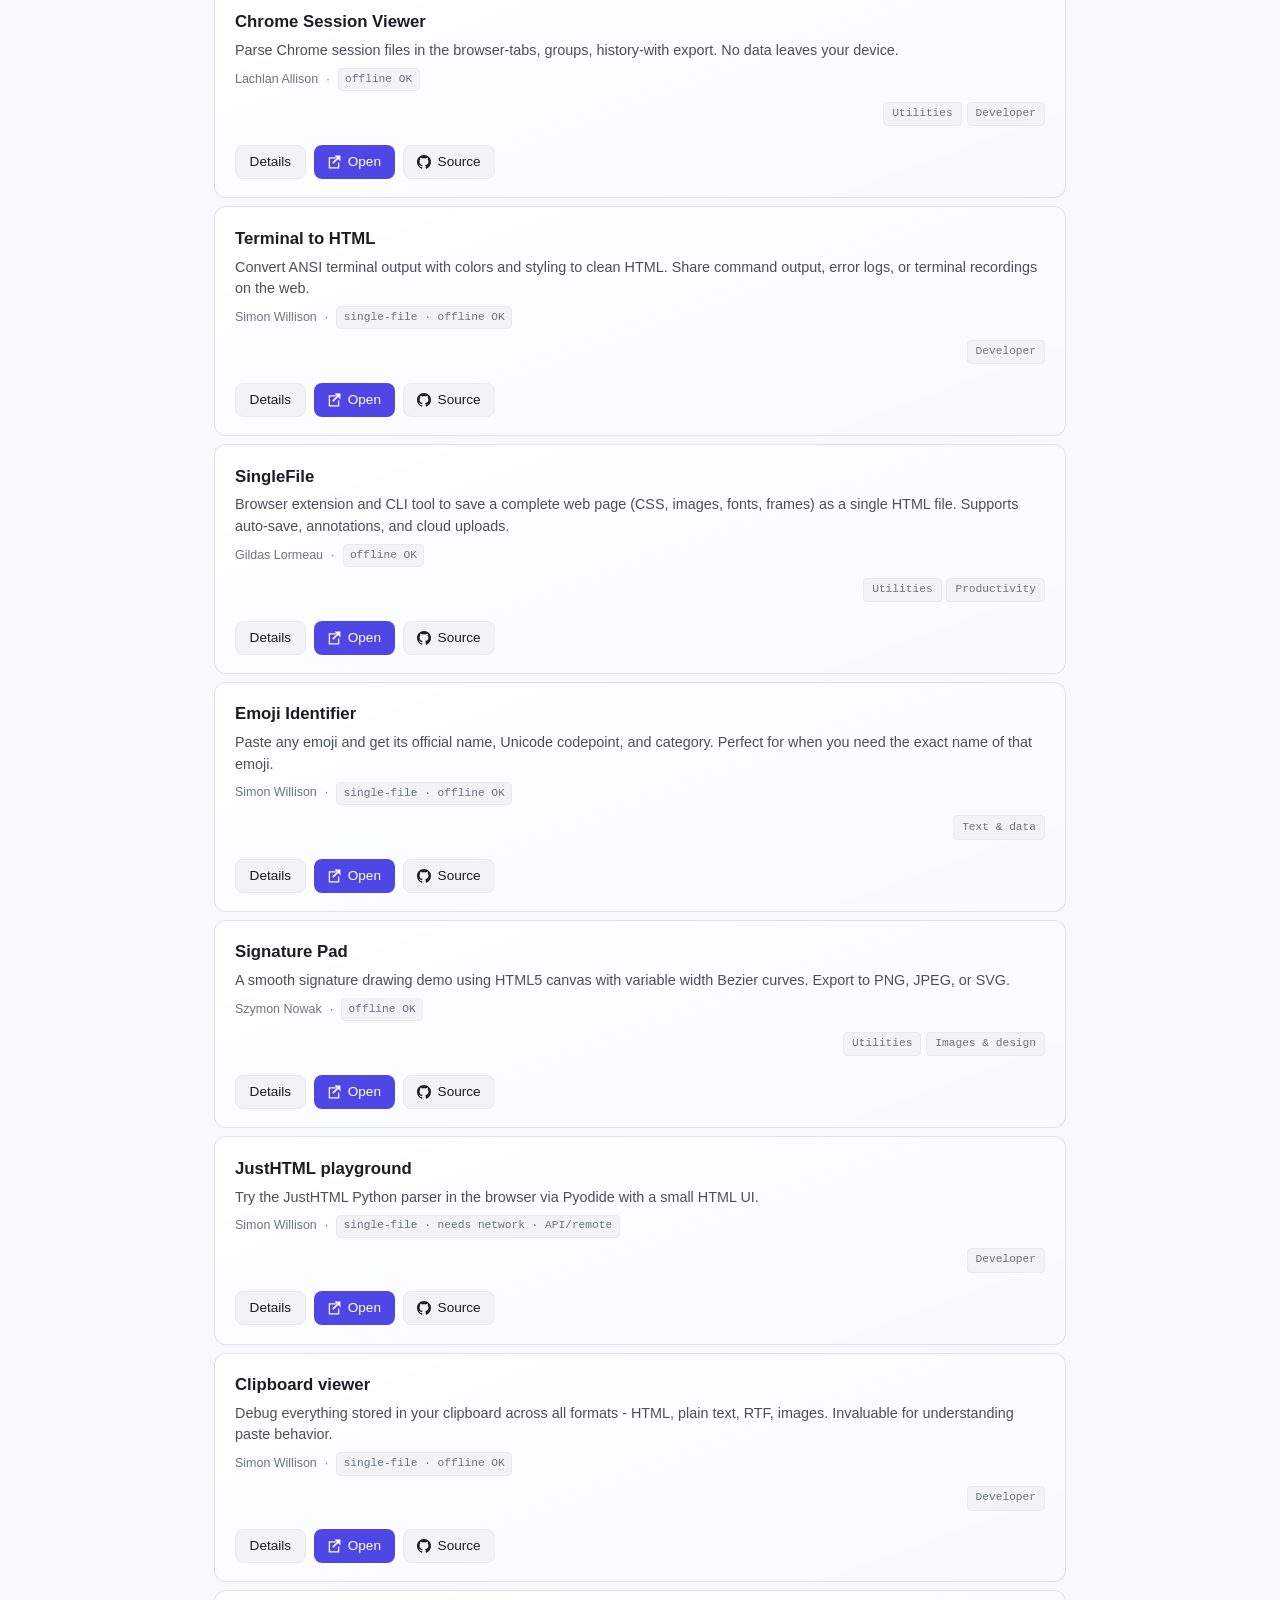
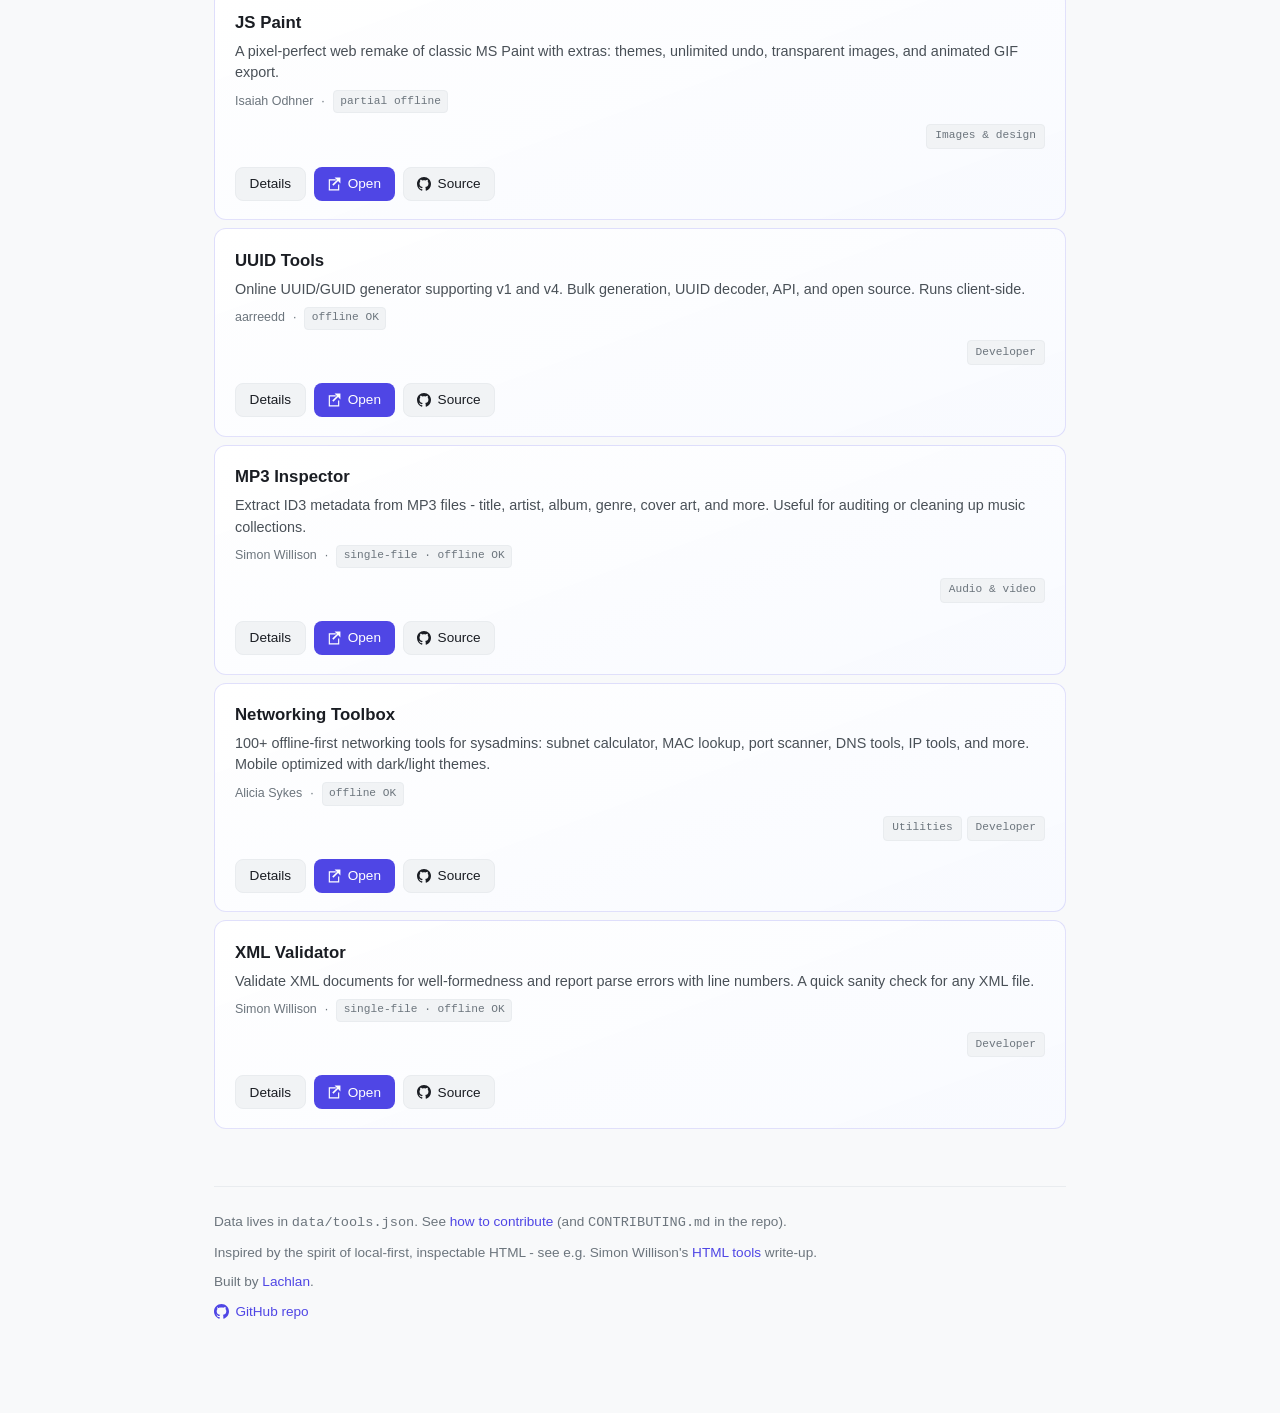
==== commit 69f21215: "add some quick analytics to be reviewed later" ====
--- a/index.html
+++ b/index.html
@@ -63,6 +63,7 @@
       })();
     </script>
     <link id="theme-css" rel="stylesheet" href="css/themes/site.css" data-base="css/themes/" />
+    <script defer src="https://cloud.umami.is/script.js" data-website-id="1406c3c2-9765-4db1-8ccb-0ebf20575a0c"></script>
   </head>
   <body>
     <div class="wrap">
@@ -123,6 +124,12 @@
         </p>
         <p>Inspired by the spirit of local-first, inspectable HTML - see e.g. Simon Willison's <a href="https://simonwillison.net/2025/Dec/10/html-tools/">HTML tools</a> write-up.</p>
         <p>Built by <a href="https://lachlanallison.com/">Lachlan</a>.</p>
+        <p>
+          <a class="footer-github" href="https://github.com/lachlanallison/local-html-tools" target="_blank" rel="noopener noreferrer">
+            <svg viewBox="0 0 24 24" fill="currentColor" aria-hidden="true"><path d="M12 0C5.37 0 0 5.37 0 12c0 5.3 3.44 9.8 8.2 11.4.6.1.82-.26.82-.58 0-.28-.01-1.04-.02-2.04-3.34.72-4.04-1.61-4.04-1.61-.55-1.4-1.34-1.77-1.34-1.77-1.1-.75.08-.74.08-.74 1.22.09 1.86 1.25 1.86 1.25 1.08 1.85 2.83 1.32 3.52 1.01.11-.79.42-1.32.77-1.62-2.69-.31-5.53-1.35-5.53-6 0-1.33.47-2.41 1.24-3.26-.13-.31-.54-1.56.12-3.25 0 0 1.01-.32 3.3 1.24.96-.27 1.98-.4 3-.4s2.04.13 3 .4c2.29-1.56 3.3-1.24 3.3-1.24.66 1.69.25 2.94.12 3.25.77.85 1.24 1.93 1.24 3.26 0 4.66-2.84 5.69-5.54 5.99.44.38.83 1.13.83 2.27 0 1.64-.02 2.96-.02 3.36 0 .32.22.7.83.58C20.56 21.8 24 17.3 24 12 24 5.37 18.63 0 12 0z"/></svg>
+            GitHub repo
+          </a>
+        </p>
       </footer>
     </div>
     <script src="js/theme.js" defer></script>
--- a/css/themes/site.css
+++ b/css/themes/site.css
@@ -324,6 +324,18 @@
 
 footer.site p { margin: 0 0 0.5rem; }
 
+.footer-github {
+  display: inline-flex;
+  align-items: center;
+  gap: 0.4rem;
+}
+
+.footer-github svg {
+  width: 15px;
+  height: 15px;
+  flex: 0 0 auto;
+}
+
 .empty-state {
   text-align: center;
   padding: 3rem 1rem;
